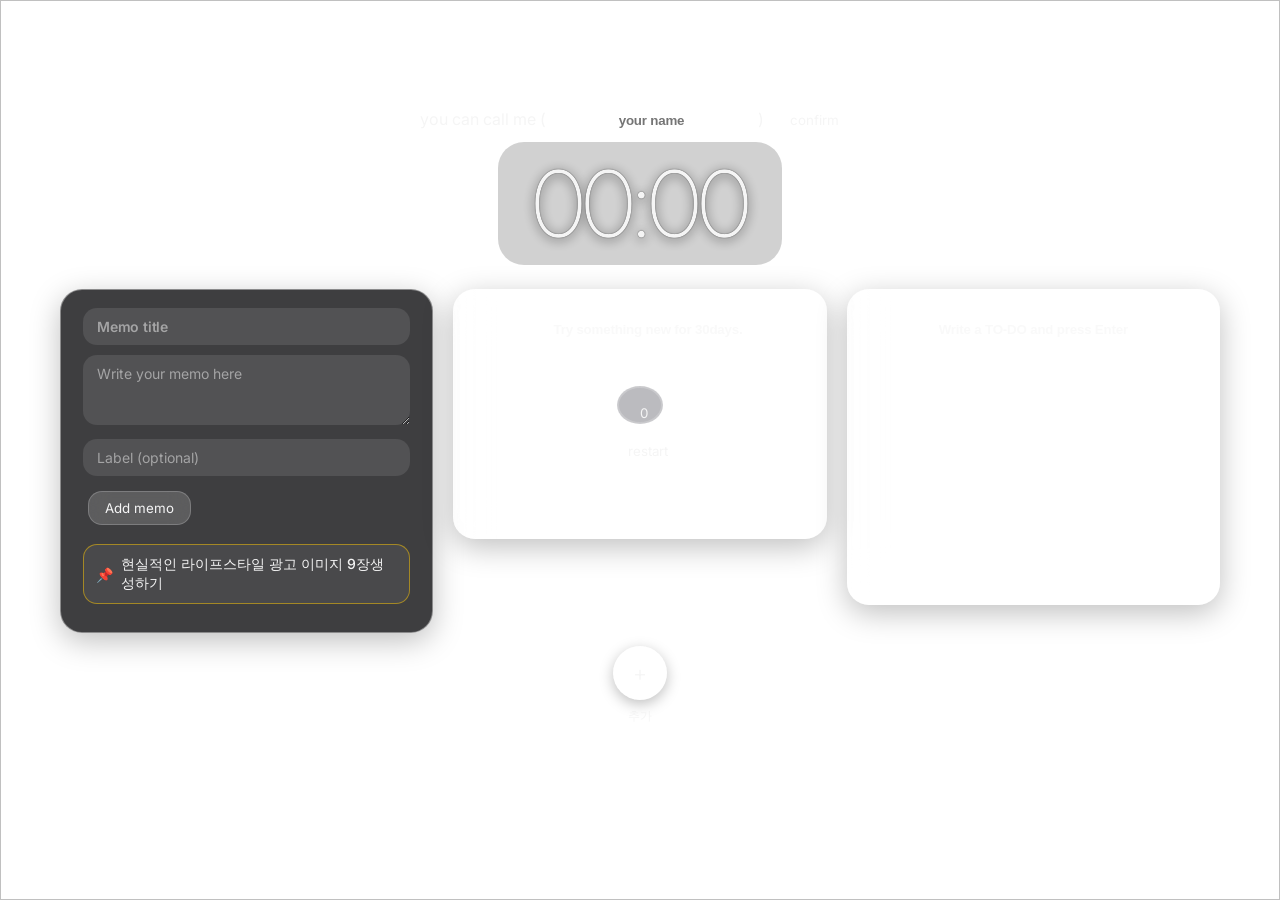
==== index.html @ bee14744 "Add pinnedMemos.js script to index.html" ====
<!DOCTYPE html>
<html lang="en">
<head>
    <meta charset="UTF-8">
    <meta name="viewport" content="width=device-width, initial-scale=1.0">
    <link rel="stylesheet" href="style.css" >
    <title>Document</title>
</head>
<body>
    <div id="quotes">
        <span></span>
        <span></span>
    </div>
    
    <form id="LoginForm" class="hidden" >
        <span>you can call me (</span>
        <input id="loginUsername" type="text" class="title" maxlength="15" required=true 
        placeholder="your name"/>
        <span>)</span>
        <button id ="loginButton" type="submit">confirm</button>
    </form>
    
    <h2 id="clock">00:00</h2>

    <div class="container">
        <div class="item" id="memoSection">
            <form id="MemoForm">
                <input type="text" id="memoTitleInput" class="title" required=true placeholder="Memo title"/>
                <textarea id="memoContentInput" required=true placeholder="Write your memo here"></textarea>
                <input type="text" id="memoLabelInput" list="memoLabelOptions" placeholder="Label (optional)"/>
                <datalist id="memoLabelOptions"></datalist>
                <button type="submit">Add memo</button>
            </form>
            <ul id="memoList"></ul>
        </div>
        <div class="item" id="challange">

            <form id=ChallangeForm>
                <input type="text" class="title" required=true placeholder="Try something new for 30days."/>
                <div><h2></h2> </div>
                <div><span></span></div>
            </form>
            <div id="checkBoard" class="container"></div>
            <span  id="guideMessage" class="hidden">You did!! complated!</span>
            <button id="reset">restart</button>
        </div>
        <div class="item">
            <form id=TodosForm>
                <input type="text" class="title" required=true placeholder="Write a TO-DO and press Enter"/>
            </form>

            <ul id=todos></ul>
        </div>
    </div>

    <footer id="favoritesFooter">
        <div id="favoritesBar">
            <button type="button" id="addFavoriteBtn" class="favorite-item favorite-add" title="사이트 추가">
                <span class="favorite-icon">+</span>
                <span class="favorite-label">추가</span>
            </button>
        </div>
        <form id="FavoriteForm" class="hidden">
            <input type="text" id="favoriteNameInput" class="title" maxlength="20" required=true placeholder="사이트 이름"/>
            <input type="text" id="favoriteUrlInput" required=true placeholder="https://example.com"/>
                <div class="favorite-form-actions">
                    <button type="submit">추가</button>
                    <button type="button" id="cancelFavoriteBtn">취소</button>
                </div>
        </form>
    </footer>


    <img id="randomBgs">



    <script src="greetings.js"></script>
    <script src="clock.js"></script>
    <script src="quotes.js"></script>
    <script src="backgrounds.js"></script>
    <script src="todos.js"></script>
    <script src="weather.js"></script>
    <script src="30dayChallange.js"></script>
    <script src="pinnedMemos.js"></script>
    <script src="memos.js"></script>
    <script src="favorites.js"></script>
    <script src="colors.js"></script>
</body>
</html>
---- style.css ----
@import url('https://fonts.googleapis.com/css2?family=Inter:wght@200;300;400;500;600;700&display=swap');

.hidden {
                display: none;
}
body {
                font-family: -apple-system, BlinkMacSystemFont, "SF Pro Display", "Inter", "Segoe UI", Roboto, Helvetica, Arial, sans-serif;
                color: whitesmoke;
                padding-top: 90px;
                text-align: center;
                -webkit-font-smoothing: antialiased;
}

.container {
                display: flex;
                flex-direction: column;
                align-items: center;
                gap: 16px;
                width: 100%;
                max-width: 340px;
                margin: 0 auto;
                box-sizing: border-box;
}
.item {
                width: 100%;
                max-width: 340px;
                margin: 0 auto 16px;
                padding: 18px 22px;
                box-sizing: border-box;
                background: rgba(255, 255, 255, 0.14);
                -webkit-backdrop-filter: blur(24px) saturate(160%);
                backdrop-filter: blur(24px) saturate(160%);
                border: 1px solid rgba(255, 255, 255, 0.25);
                border-radius: 22px;
                box-shadow: 0 8px 30px rgba(0, 0, 0, 0.25);
}

/* Tablet and up: lay out the top-level container as a grid */
@media (min-width: 700px) {
                body {
                                            padding-left: 24px;
                                            padding-right: 24px;
                }
                body > .container {
                                            display: grid;
                                            grid-template-columns: repeat(2, minmax(300px, 1fr));
                                            align-items: start;
                                            justify-items: stretch;
                                            max-width: 760px;
                                            gap: 20px;
                }
                body > .container > .item {
                                            width: 100%;
                                            max-width: none;
                                            margin: 0;
                }
}

/* Desktop/PC: give the grid a third column */
@media (min-width: 1080px) {
                body > .container {
                                            grid-template-columns: repeat(3, minmax(300px, 1fr));
                                            max-width: 1160px;
                }
}

#checkBoard.container {
                justify-items: stretch;
                grid-template-columns: 40px 1fr;
                gap: 0;
}
#checkBoard button{
                width :50px;
}

.title {
                border-bottom: none;
                font-weight: 600;
                letter-spacing: -0.2px;
}
#clock {
                margin-top: 0;
                margin-bottom: 24px;
                font-size: 92px;
                font-weight: 200;
                letter-spacing: -3px;
                display: inline-block;
                padding: 6px 34px;
                border-radius: 26px;
                background-color: rgba(0, 0, 0, 0.18);
                -webkit-backdrop-filter: blur(14px);
                backdrop-filter: blur(14px);
                text-shadow:
                                            0 2px 12px rgba(0, 0, 0, 0.55),
                                            0 0 1px rgba(0, 0, 0, 0.9);
}
#LoginForm input {
                width: 200px;
                height: 40px;
                border: 0px;
                color: whitesmoke;
                border-bottom: none;
                background: none;
                background-color: rgba(255, 255, 255, 0.14);
                -webkit-backdrop-filter: blur(14px);
                backdrop-filter: blur(14px);
                border-radius: 20px;
                text-align: center;
}

#TodosForm input {
                width: 100%;
                height: 42px;
                border: 0px;
                color: whitesmoke;
                border-bottom: none;
                background: none;
                background-color: rgba(255, 255, 255, 0.14);
                -webkit-backdrop-filter: blur(14px);
                backdrop-filter: blur(14px);
                border-radius: 20px;
                text-align: center;
                box-sizing: border-box;
}

#TodosForm input::placeholder {
                color: rgba(245, 245, 245, 0.6);
                font-style: normal;
}

#randomBgs {
                position: absolute;
                top: 0;
                left: 0;
                z-index: -1;
                width: 100%;
                height: 100vh;
                object-fit: cover;
}

#todos {
                height: 220px;
                margin: 16px auto 0;
                overflow: auto;
                padding-right: 6px;
}

#todos li {
                list-style: none;
                margin: 8px 0;
                padding: 10px 14px;
                text-align: left;
                border-radius: 14px;
                background-color: rgba(255, 255, 255, 0.1);
                -webkit-backdrop-filter: blur(10px);
                backdrop-filter: blur(10px);
                border: 1px solid rgba(255, 255, 255, 0.14);
}

#challange {
                height: 250px;
                overflow: auto;
                padding-right: 6px;
}
.complatedEffect {
                animation-duration: 4s; animation-name: rainbowLink; animation-iteration-count: infinite; }
    @keyframes rainbowLink {
                        0% { color: #ff2a2a; }
                        15% { color: #ff7a2a; }
                        30% { color: #ffc52a; }
                        45% { color: #43ff2a; }
                        60% { color: #2a89ff; }
                        75% { color: #202082; }
                        90% { color: #6b2aff; }
                        100% { color: #e82aff; }
    }
#ChallangeForm input::placeholder {
                color: rgba(245, 245, 245, 0.6);
                font-style: normal;
}
#ChallangeForm div:last-child{
                text-align: left;
                padding-left: 6px;
}
#ChallangeForm input {
                width: 100%;
                height: 42px;
                border: 0px;
                color: whitesmoke;
                border-bottom: none;
                background: none;
                background-color: rgba(255, 255, 255, 0.14);
                -webkit-backdrop-filter: blur(14px);
                backdrop-filter: blur(14px);
                border-radius: 20px;
                text-align: center;
                margin-bottom: 16px;
                box-sizing: border-box;
}
#checkBoard .item.progress {
                margin: 0 15px 5px 0;
                width: 28px;
                height: 28px;
                display: inline-block;
                border-radius: 100%;
                font-style: normal;
                color: whitesmoke;
                background: rgba(120, 120, 128, 0.5);
                box-shadow: inset 0 0 0 1px rgba(255, 255, 255, 0.2);
}
#checkBoard {
                text-align: left;
}
#checkBoard .item.complated {
                margin: 0 15px 0 0;
                width: 28px;
                height: 28px;
                display: inline-block;
                border-radius: 100%;
                font-style: normal;
                color: white;
                background: #0a84ff;
                box-shadow: 0 2px 8px rgba(10, 132, 255, 0.5);
}
button {
                margin: 5px;
                border: none;
                font-family: inherit;
                border-radius: 14px;
                padding: 8px 16px;
                color: whitesmoke;
                background: rgba(255, 255, 255, 0.16);
                -webkit-backdrop-filter: blur(10px);
                backdrop-filter: blur(10px);
                border: 1px solid rgba(255, 255, 255, 0.2);
                cursor: pointer;
                transition: background 0.2s ease;
}
button:hover {
                background: rgba(255, 255, 255, 0.28);
}

.img {
                display:inline-block;
                vertical-align:middle;
}
.face-smile {
                background-image: url( "icon/happy_face.png" );
                background-repeat: no-repeat;
                background-size: contain;
                width: 32px;
                height: 32px;
                cursor: pointer;
                background-color: #ffffff;
                background-color: rgba( 255, 255, 255, 0 );
}


li button {
                background-image: url(icon/delete_icon.png);
                background-repeat: no-repeat;
                background-size: contain;
                height: 16px;
                width: 16px;
                padding: 0;
                border: none;
                border-radius: 0;
                background-color: #ffffff;
                background-color: rgba( 255, 255, 255, 0 );


}

#memoSection {
                text-align: left;
                background: rgba(20, 20, 22, 0.82);
                -webkit-backdrop-filter: none;
                backdrop-filter: none;
                border: 1px solid rgba(255, 255, 255, 0.4);
}

#MemoForm input,
#MemoForm textarea {
                width: 100%;
                box-sizing: border-box;
                border: 0;
                border-radius: 14px;
                background-color: rgba(255, 255, 255, 0.1);
                color: whitesmoke;
                padding: 10px 14px;
                margin-bottom: 10px;
                font-family: inherit;
                font-size: 14px;
                text-align: left;
}

#MemoForm textarea {
                min-height: 70px;
                resize: vertical;
}

#MemoForm input::placeholder,
#MemoForm textarea::placeholder {
                color: rgba(245, 245, 245, 0.5);
                font-style: normal;
}

#memoList {
                list-style: none;
                margin: 14px 0 0;
                padding: 0;
                max-height: 280px;
                overflow-y: auto;
}

.memo {
                background: rgba(255, 255, 255, 0.06);
                border: 1px solid rgba(255, 255, 255, 0.18);
                border-radius: 14px;
                margin-bottom: 10px;
                overflow: hidden;
}

.memo-header {
                display: flex;
                align-items: center;
                gap: 8px;
                padding: 10px 12px;
                cursor: pointer;
}

.memo-label {
                cursor: default;
                font-size: 14px;
}

.memo-pin-icon {
                cursor: default;
                font-size: 14px;
}

.memo-pinned {
                border: 1px solid rgba(255, 200, 0, 0.5);
}

.memo-title {
                flex: 1;
                font-weight: 500;
                font-size: 14px;
                word-break: break-word;
}

#memoList li button.memo-delete {
                background-image: none;
                width: auto;
                height: auto;
                margin: 0;
                padding: 0 4px;
                border: none;
                background-color: rgba(255, 255, 255, 0);
                color: rgba(245, 245, 245, 0.55);
                font-size: 16px;
                line-height: 1;
                cursor: pointer;
}

.memo-body {
                padding: 0 12px 12px;
                display: flex;
                flex-direction: column;
                gap: 8px;
}

.memo-body.hidden {
                display: none;
}

.memo-content {
                white-space: pre-wrap;
                font-size: 13px;
                line-height: 1.5;
                color: rgba(245, 245, 245, 0.85);
}

#memoList li button.memo-copy {
                align-self: flex-end;
                background-image: none;
                width: auto;
                height: auto;
                background: rgba(255, 255, 255, 0.12);
                border: 1px solid rgba(255, 255, 255, 0.2);
                border-radius: 8px;
                padding: 4px 10px;
                font-size: 13px;
                margin: 0;
                cursor: pointer;
}

#favoritesFooter {
                width: 100%;
                max-width: 900px;
                margin: 8px auto 24px;
                padding: 0 16px;
                box-sizing: border-box;
}

#favoritesBar {
                display: flex;
                flex-wrap: wrap;
                justify-content: center;
                align-items: flex-start;
                gap: 18px;
                row-gap: 22px;
}

.favorite-item {
                position: relative;
                display: flex;
                flex-direction: column;
                align-items: center;
                width: 68px;
                text-decoration: none;
                background: none;
                border: none;
                padding: 0;
                cursor: pointer;
                font-family: inherit;
}

.favorite-icon {
                width: 52px;
                height: 52px;
                border-radius: 50%;
                background-color: rgba(255, 255, 255, 0.14);
                background-repeat: no-repeat;
                background-position: center;
                background-size: 26px 26px;
                -webkit-backdrop-filter: blur(14px);
                backdrop-filter: blur(14px);
                border: 1px solid rgba(255, 255, 255, 0.22);
                box-shadow: 0 4px 14px rgba(0, 0, 0, 0.25);
                display: flex;
                align-items: center;
                justify-content: center;
                color: whitesmoke;
                font-size: 18px;
                font-weight: 600;
}

.favorite-label {
                margin-top: 8px;
                max-width: 100%;
                font-size: 12px;
                color: rgba(245, 245, 245, 0.85);
                white-space: nowrap;
                overflow: hidden;
                text-overflow: ellipsis;
}

.favorite-delete {
                position: absolute;
                top: -4px;
                right: 4px;
                width: 20px;
                height: 20px;
                margin: 0;
                padding: 0;
                border-radius: 50%;
                border: 1px solid rgba(255, 255, 255, 0.3);
                background: rgba(0, 0, 0, 0.5);
                color: whitesmoke;
                font-size: 13px;
                line-height: 1;
                display: flex;
                align-items: center;
                justify-content: center;
                cursor: pointer;
                opacity: 0;
                transition: opacity 0.15s ease;
}

.favorite-item:hover .favorite-delete {
                opacity: 1;
}

.favorite-add .favorite-icon {
                background-color: rgba(255, 255, 255, 0.06);
                border: 1px dashed rgba(255, 255, 255, 0.4);
                font-size: 22px;
                font-weight: 300;
}

#FavoriteForm.hidden {
                        display: none;
}

#FavoriteForm {
                max-width: 280px;
                margin: 18px auto 0;
                display: flex;
                flex-direction: column;
}

#FavoriteForm input {
                width: 100%;
                height: 42px;
                border: 0px;
                color: whitesmoke;
                background: none;
                background-color: rgba(255, 255, 255, 0.14);
                -webkit-backdrop-filter: blur(14px);
                backdrop-filter: blur(14px);
                border-radius: 20px;
                text-align: center;
                margin-bottom: 10px;
                box-sizing: border-box;
}

#FavoriteForm input::placeholder {
                color: rgba(245, 245, 245, 0.6);
                font-style: normal;
}

.favorite-form-actions {
                display: flex;
                justify-content: center;
                gap: 8px;
}
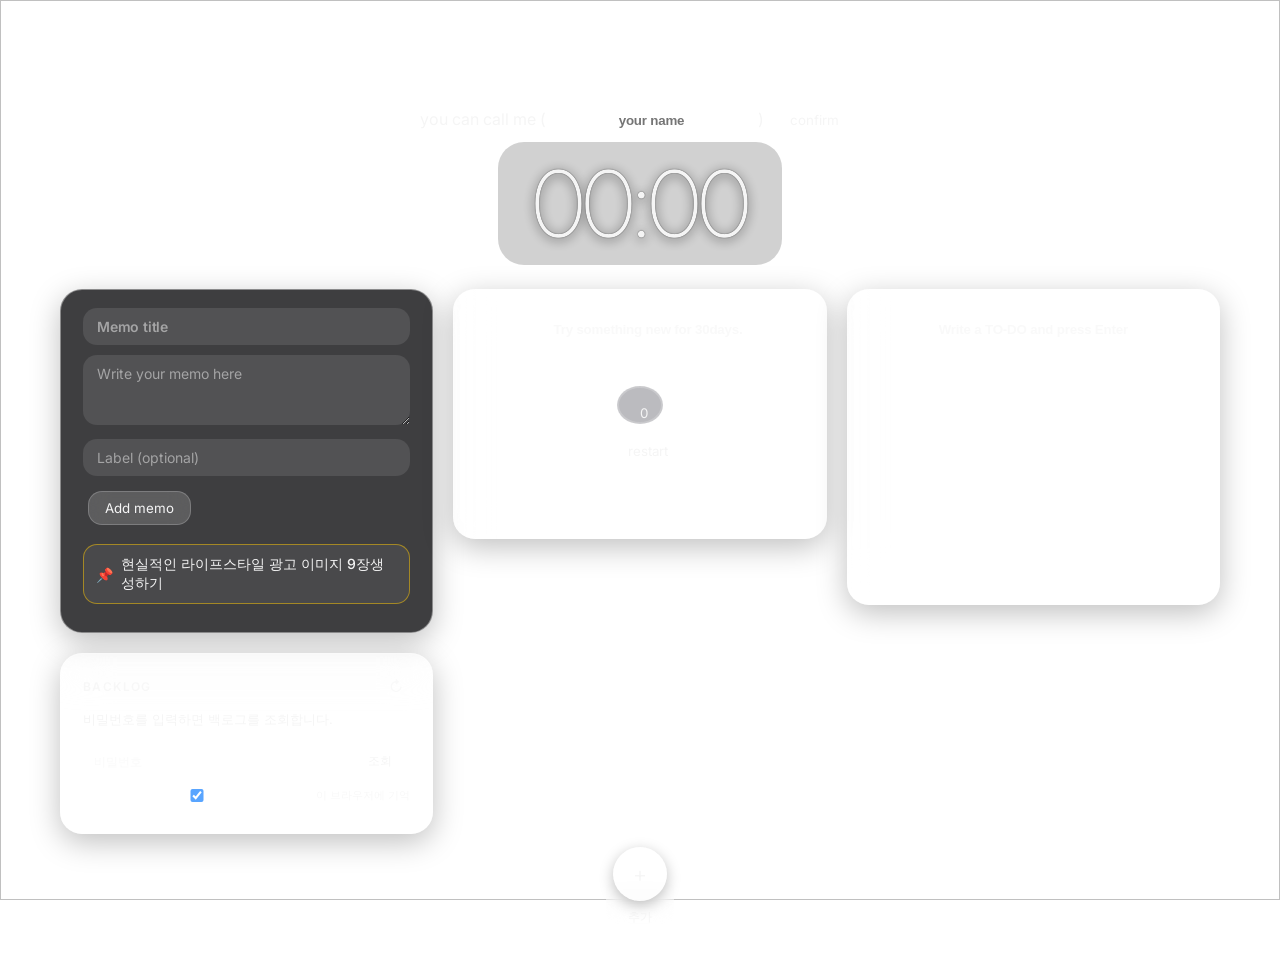
==== commit 7417ae8c: "feat: backlog widget — Mac mini 라이브 조회" ====
--- a/index.html
+++ b/index.html
@@ -51,6 +51,28 @@
 
             <ul id=todos></ul>
         </div>
+        <div class="item" id="backlogSection">
+            <div class="backlog-head">
+                <span class="title">BACKLOG</span>
+                <span class="backlog-actions">
+                    <button type="button" id="backlogDetailBtn" class="hidden">자세히</button>
+                    <button type="button" id="backlogRefreshBtn" title="다시 조회">↻</button>
+                    <button type="button" id="backlogLockBtn" class="hidden" title="잠금">🔒</button>
+                </span>
+            </div>
+            <div id="backlogSummary" class="backlog-summary">불러오는 중…</div>
+            <ul id="backlogProjects" class="backlog-projects"></ul>
+            <form id="BacklogUnlockForm" class="backlog-unlock">
+                <input type="password" id="backlogPasswordInput" placeholder="비밀번호"
+                       autocomplete="off" required=true/>
+                <button type="submit" id="backlogUnlockBtn">조회</button>
+                <label class="backlog-remember">
+                    <input type="checkbox" id="backlogRememberInput" checked/> 이 브라우저에 기억
+                </label>
+            </form>
+            <div id="backlogDetail"></div>
+            <div id="backlogMeta" class="backlog-meta"></div>
+        </div>
     </div>
 
     <footer id="favoritesFooter">
@@ -85,6 +107,7 @@
     <script src="pinnedMemos.js"></script>
     <script src="memos.js"></script>
     <script src="favorites.js"></script>
+    <script src="backlog.js"></script>
     <script src="colors.js"></script>
 </body>
 </html>
--- a/style.css
+++ b/style.css
@@ -526,3 +526,181 @@
                 justify-content: center;
                 gap: 8px;
 }
+
+/* ---------- Backlog widget ---------- */
+#backlogSection {
+                text-align: left;
+                font-size: 13px;
+}
+.backlog-head {
+                display: flex;
+                align-items: center;
+                justify-content: space-between;
+                margin-bottom: 10px;
+}
+.backlog-head .title {
+                font-size: 12px;
+                letter-spacing: 1.4px;
+                opacity: 0.75;
+}
+#backlogRefreshBtn {
+                background: none;
+                border: none;
+                color: whitesmoke;
+                opacity: 0.6;
+                cursor: pointer;
+                font-size: 15px;
+                padding: 0 2px;
+}
+#backlogRefreshBtn:hover { opacity: 1; }
+
+.backlog-summary {
+                display: flex;
+                flex-wrap: wrap;
+                gap: 6px;
+                margin-bottom: 12px;
+}
+.backlog-chip {
+                padding: 2px 9px;
+                border-radius: 999px;
+                background: rgba(255, 255, 255, 0.16);
+                font-size: 12px;
+                font-variant-numeric: tabular-nums;
+}
+.backlog-chip.total { background: rgba(255, 255, 255, 0.08); opacity: 0.8; }
+
+.backlog-projects { list-style: none; padding: 0; margin: 0; }
+.backlog-project { margin-bottom: 11px; }
+.backlog-project-head {
+                display: flex;
+                justify-content: space-between;
+                align-items: baseline;
+                gap: 8px;
+}
+.backlog-project-name {
+                font-weight: 500;
+                overflow: hidden;
+                text-overflow: ellipsis;
+                white-space: nowrap;
+}
+.backlog-project-count {
+                font-variant-numeric: tabular-nums;
+                opacity: 0.65;
+                font-size: 12px;
+}
+.backlog-bar {
+                display: flex;
+                height: 4px;
+                border-radius: 3px;
+                overflow: hidden;
+                margin: 4px 0 3px;
+                background: rgba(255, 255, 255, 0.1);
+}
+.backlog-bar .seg { display: block; }
+.backlog-bar .seg.red { background: #ff6b6b; }
+.backlog-bar .seg.yellow { background: #ffd166; }
+.backlog-bar .seg.green { background: #7bdcb5; }
+
+.backlog-project-meta {
+                display: flex;
+                flex-wrap: wrap;
+                gap: 8px;
+                font-size: 11px;
+                opacity: 0.7;
+                font-variant-numeric: tabular-nums;
+}
+.backlog-project-meta .stale-high { color: #ff8f8f; opacity: 1; font-weight: 600; }
+.backlog-project-meta .stale-mid { color: #ffd166; opacity: 1; }
+.backlog-project-meta .dirty { color: #9fd0ff; }
+
+.backlog-unlock {
+                display: flex;
+                gap: 6px;
+                margin-top: 12px;
+}
+.backlog-unlock input {
+                flex: 1;
+                min-width: 0;
+                background: rgba(255, 255, 255, 0.12);
+                border: 1px solid rgba(255, 255, 255, 0.22);
+                border-radius: 10px;
+                padding: 6px 10px;
+                color: whitesmoke;
+                font-size: 12px;
+}
+.backlog-unlock input::placeholder { color: rgba(245, 245, 245, 0.5); }
+.backlog-unlock button {
+                border-radius: 10px;
+                padding: 6px 12px;
+                font-size: 12px;
+                cursor: pointer;
+}
+
+.backlog-auto-toggle {
+                margin: 12px 0 6px;
+                background: none;
+                border: none;
+                color: whitesmoke;
+                opacity: 0.55;
+                font-size: 11px;
+                cursor: pointer;
+                padding: 0;
+                text-decoration: underline;
+}
+.backlog-items { list-style: none; padding: 0; margin: 0; }
+.backlog-item {
+                display: flex;
+                gap: 7px;
+                padding: 7px 0;
+                border-top: 1px solid rgba(255, 255, 255, 0.12);
+}
+.backlog-item.auto { display: none; }
+.backlog-items.show-auto .backlog-item.auto { display: flex; }
+.backlog-item-prio { flex: none; font-size: 11px; line-height: 1.5; }
+.backlog-item-body { display: flex; flex-direction: column; gap: 2px; min-width: 0; }
+.backlog-item-title { font-size: 12px; line-height: 1.45; }
+.backlog-item-meta {
+                font-size: 10.5px;
+                opacity: 0.6;
+                font-variant-numeric: tabular-nums;
+}
+.backlog-item-meta .stale-high { color: #ff8f8f; opacity: 1; }
+.backlog-item-meta .stale-mid { color: #ffd166; opacity: 1; }
+
+.backlog-meta {
+                margin-top: 12px;
+                font-size: 10.5px;
+                opacity: 0.5;
+                font-variant-numeric: tabular-nums;
+}
+
+/* backlog widget — 라이브 조회 모드 추가분 */
+.backlog-actions { display: flex; align-items: center; gap: 6px; }
+.backlog-actions button {
+                background: none;
+                border: none;
+                color: whitesmoke;
+                opacity: 0.6;
+                cursor: pointer;
+                font-size: 12px;
+                padding: 0 2px;
+}
+.backlog-actions button:hover { opacity: 1; }
+#backlogDetailBtn {
+                border: 1px solid rgba(255, 255, 255, 0.3);
+                border-radius: 8px;
+                padding: 2px 8px;
+                font-size: 11px;
+                opacity: 0.8;
+}
+.backlog-unlock { flex-wrap: wrap; }
+.backlog-remember {
+                flex-basis: 100%;
+                font-size: 11px;
+                opacity: 0.65;
+                display: flex;
+                align-items: center;
+                gap: 5px;
+                cursor: pointer;
+}
+.backlog-remember input { width: auto; margin: 0; }
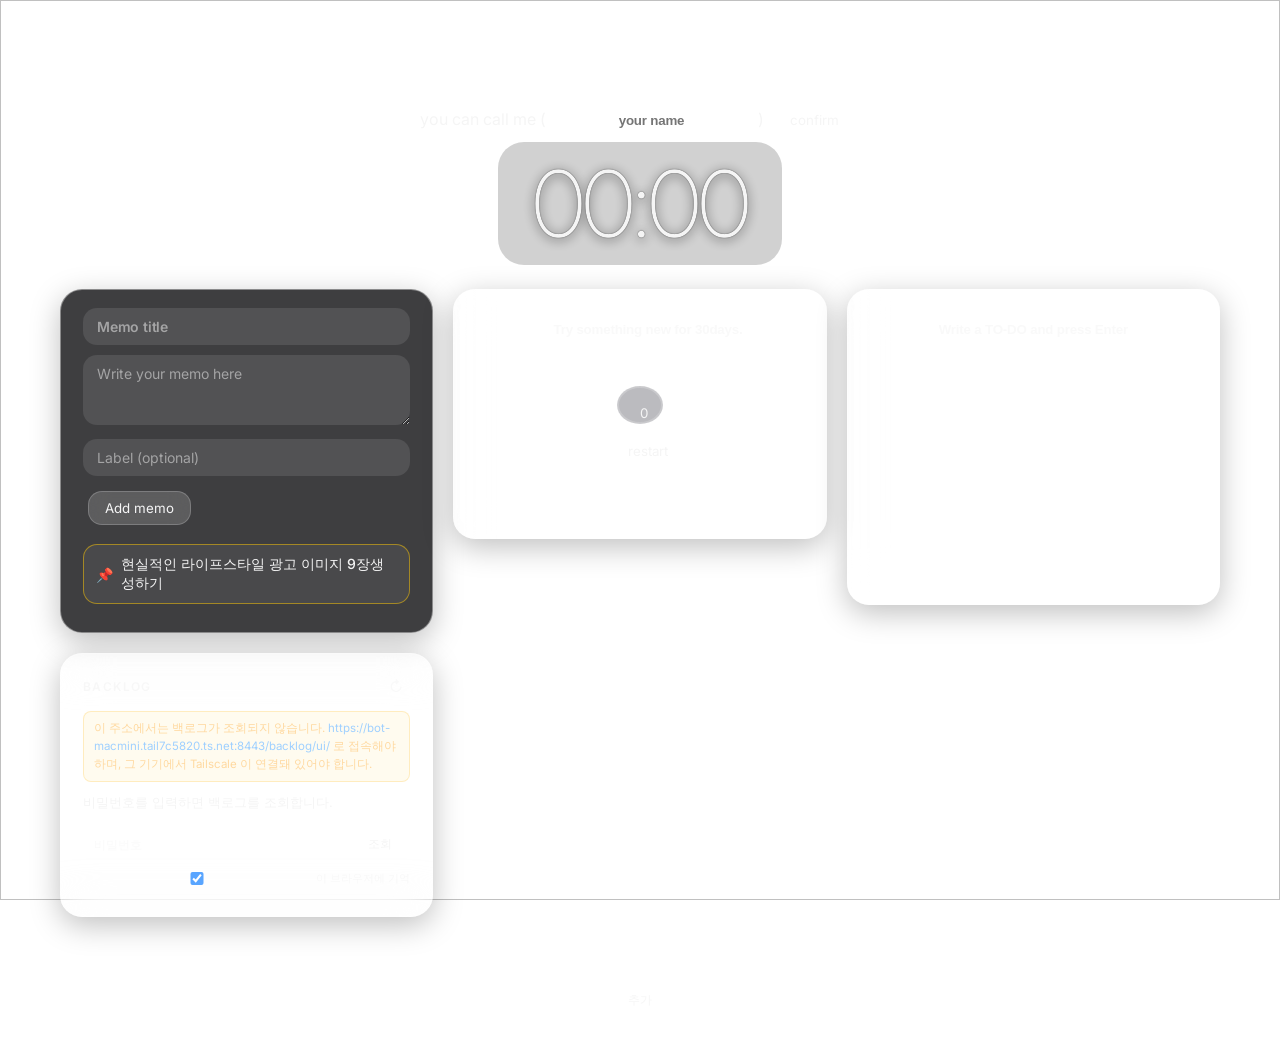
==== commit dbfe9d43: "backlog: 잘못된 주소로 열면 접속 안내를 먼저 띄운다 github.io 주소에서는 Chrome 이 사설망 요청을 막아 백로그가 조회되지 않는다. 지금까지는 조회를 시도해 실" ====
--- a/index.html
+++ b/index.html
@@ -60,6 +60,7 @@
                     <button type="button" id="backlogLockBtn" class="hidden" title="잠금">🔒</button>
                 </span>
             </div>
+            <div id="backlogOrigin" class="backlog-origin hidden"></div>
             <div id="backlogSummary" class="backlog-summary">불러오는 중…</div>
             <ul id="backlogProjects" class="backlog-projects"></ul>
             <form id="BacklogUnlockForm" class="backlog-unlock">
@@ -107,7 +108,7 @@
     <script src="pinnedMemos.js"></script>
     <script src="memos.js"></script>
     <script src="favorites.js"></script>
-    <script src="backlog.js"></script>
+    <script src="backlog.js?v=2026-08-18f"></script>
     <script src="colors.js"></script>
 </body>
 </html>
--- a/style.css
+++ b/style.css
@@ -554,6 +554,24 @@
 }
 #backlogRefreshBtn:hover { opacity: 1; }
 
+/* 잘못된 주소(공개 origin)에서 열었을 때만 뜨는 안내. tailnet 주소에서는 숨는다. */
+.backlog-origin {
+                margin-bottom: 12px;
+                padding: 8px 10px;
+                border-radius: 8px;
+                border: 1px solid rgba(255, 209, 102, 0.35);
+                background: rgba(255, 209, 102, 0.10);
+                font-size: 11.5px;
+                line-height: 1.55;
+                color: #ffd9a0;
+}
+.backlog-origin a {
+                color: #9fd0ff;
+                text-decoration: none;
+                word-break: break-all;
+}
+.backlog-origin a:hover { text-decoration: underline; }
+
 .backlog-summary {
                 display: flex;
                 flex-wrap: wrap;
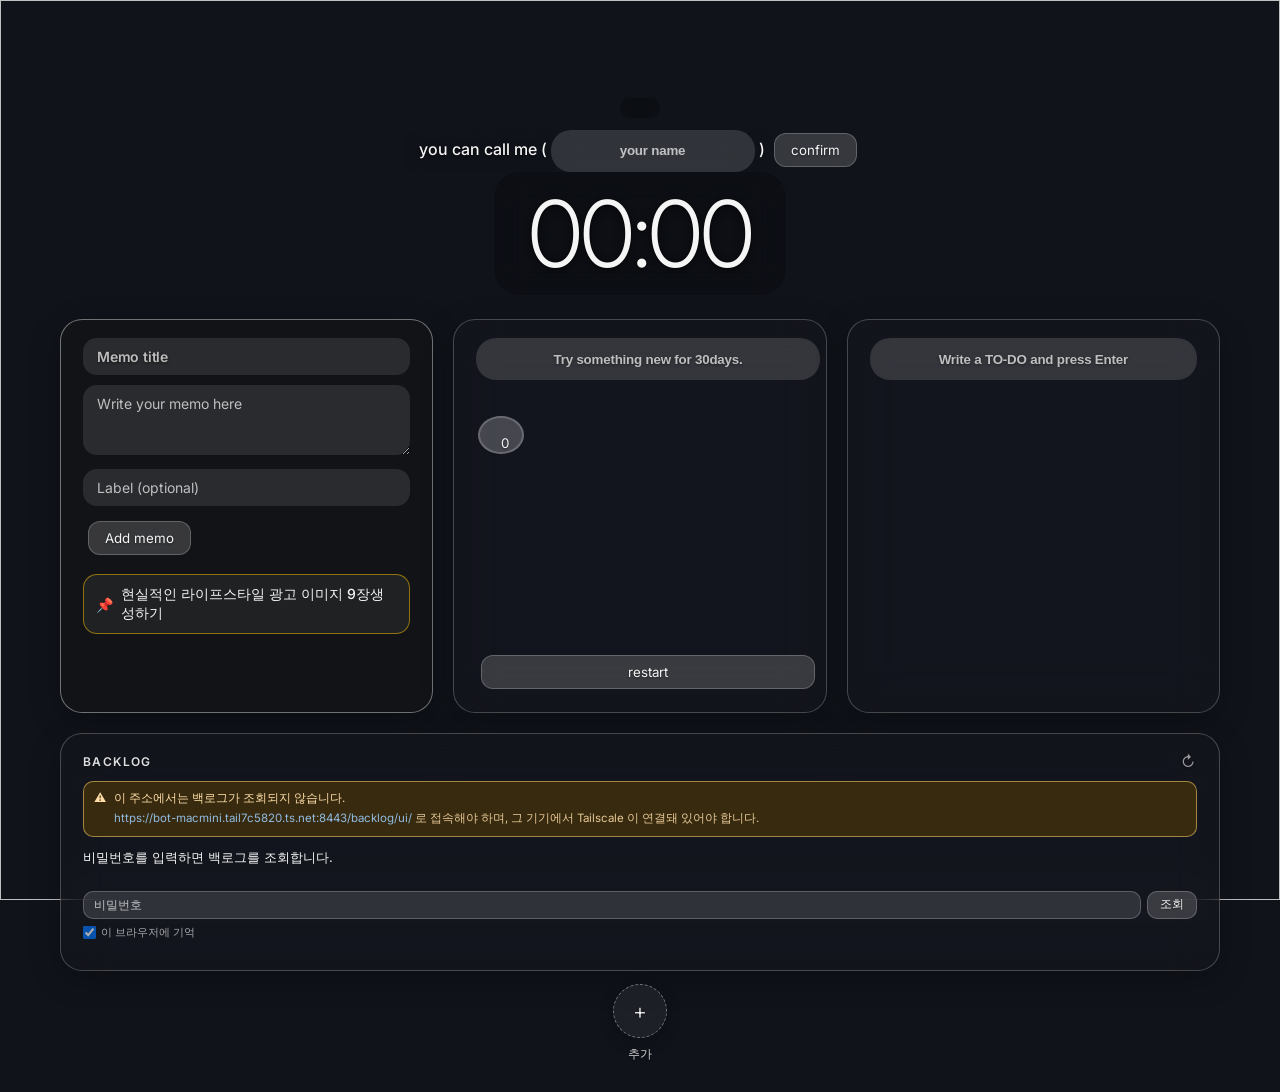
==== commit 12be4173: "대시보드 가독성·정렬·버튼 체계 정비 1. 가독성    - 명언/호칭 텍스트에 그림자 + 시계와 같은 유리 알약 배경(밝은 하늘      사진에서 그림자만으로는 부족했다 — 스크린" ====
--- a/index.html
+++ b/index.html
@@ -60,7 +60,8 @@
                     <button type="button" id="backlogLockBtn" class="hidden" title="잠금">🔒</button>
                 </span>
             </div>
-            <div id="backlogOrigin" class="backlog-origin hidden"></div>
+            <div id="backlogOrigin" class="backlog-notice warn hidden"></div>
+            <div id="backlogNotice" class="backlog-notice hidden"></div>
             <div id="backlogSummary" class="backlog-summary">불러오는 중…</div>
             <ul id="backlogProjects" class="backlog-projects"></ul>
             <form id="BacklogUnlockForm" class="backlog-unlock">
@@ -108,7 +109,7 @@
     <script src="pinnedMemos.js"></script>
     <script src="memos.js"></script>
     <script src="favorites.js"></script>
-    <script src="backlog.js?v=2026-08-18f"></script>
+    <script src="backlog.js?v=2026-08-18g"></script>
     <script src="colors.js"></script>
 </body>
 </html>
--- a/style.css
+++ b/style.css
@@ -1,7 +1,7 @@
 @import url('https://fonts.googleapis.com/css2?family=Inter:wght@200;300;400;500;600;700&display=swap');
 
 .hidden {
-                display: none;
+                display: none !important;
 }
 body {
                 font-family: -apple-system, BlinkMacSystemFont, "SF Pro Display", "Inter", "Segoe UI", Roboto, Helvetica, Arial, sans-serif;
@@ -82,7 +82,7 @@
                 margin-top: 0;
                 margin-bottom: 24px;
                 font-size: 92px;
-                font-weight: 200;
+                font-weight: 300;
                 letter-spacing: -3px;
                 display: inline-block;
                 padding: 6px 34px;
@@ -91,7 +91,8 @@
                 -webkit-backdrop-filter: blur(14px);
                 backdrop-filter: blur(14px);
                 text-shadow:
-                                            0 2px 12px rgba(0, 0, 0, 0.55),
+                                            0 2px 14px rgba(0, 0, 0, 0.7),
+                                            0 1px 3px rgba(0, 0, 0, 0.55),
                                             0 0 1px rgba(0, 0, 0, 0.9);
 }
 #LoginForm input {
@@ -124,7 +125,7 @@
 }
 
 #TodosForm input::placeholder {
-                color: rgba(245, 245, 245, 0.6);
+                color: rgba(255, 255, 255, 0.7);
                 font-style: normal;
 }
 
@@ -158,8 +159,7 @@
 }
 
 #challange {
-                height: 250px;
-                overflow: auto;
+                min-height: 250px;
                 padding-right: 6px;
 }
 .complatedEffect {
@@ -175,7 +175,7 @@
                         100% { color: #e82aff; }
     }
 #ChallangeForm input::placeholder {
-                color: rgba(245, 245, 245, 0.6);
+                color: rgba(255, 255, 255, 0.7);
                 font-style: normal;
 }
 #ChallangeForm div:last-child{
@@ -301,7 +301,7 @@
 
 #MemoForm input::placeholder,
 #MemoForm textarea::placeholder {
-                color: rgba(245, 245, 245, 0.5);
+                color: rgba(255, 255, 255, 0.7);
                 font-style: normal;
 }
 
@@ -517,7 +517,7 @@
 }
 
 #FavoriteForm input::placeholder {
-                color: rgba(245, 245, 245, 0.6);
+                color: rgba(255, 255, 255, 0.7);
                 font-style: normal;
 }
 
@@ -553,24 +553,6 @@
                 padding: 0 2px;
 }
 #backlogRefreshBtn:hover { opacity: 1; }
-
-/* 잘못된 주소(공개 origin)에서 열었을 때만 뜨는 안내. tailnet 주소에서는 숨는다. */
-.backlog-origin {
-                margin-bottom: 12px;
-                padding: 8px 10px;
-                border-radius: 8px;
-                border: 1px solid rgba(255, 209, 102, 0.35);
-                background: rgba(255, 209, 102, 0.10);
-                font-size: 11.5px;
-                line-height: 1.55;
-                color: #ffd9a0;
-}
-.backlog-origin a {
-                color: #9fd0ff;
-                text-decoration: none;
-                word-break: break-all;
-}
-.backlog-origin a:hover { text-decoration: underline; }
 
 .backlog-summary {
                 display: flex;
@@ -646,7 +628,7 @@
                 color: whitesmoke;
                 font-size: 12px;
 }
-.backlog-unlock input::placeholder { color: rgba(245, 245, 245, 0.5); }
+.backlog-unlock input::placeholder { color: rgba(255, 255, 255, 0.7); }
 .backlog-unlock button {
                 border-radius: 10px;
                 padding: 6px 12px;
@@ -722,3 +704,279 @@
                 cursor: pointer;
 }
 .backlog-remember input { width: auto; margin: 0; }
+
+/* ============================================================
+   가독성 · 정렬 · 버튼 체계 정비 (2026-08-18)
+   위 규칙들을 덮어쓰는 정정분이라 파일 끝에 모아 둔다.
+   ============================================================ */
+
+:root {
+                --btn-radius: 12px;
+                --btn-radius-sm: 10px;
+                --btn-pad: 8px 16px;
+                --btn-pad-sm: 5px 12px;
+                --btn-bg: rgba(255, 255, 255, 0.16);
+                --btn-bg-hover: rgba(255, 255, 255, 0.3);
+                --btn-border: 1px solid rgba(255, 255, 255, 0.22);
+                --ease: cubic-bezier(0.22, 0.61, 0.36, 1);
+                /* 밝은 배경 위 텍스트 가독선 */
+                --text-shadow-soft: 0 1px 3px rgba(0, 0, 0, 0.5), 0 0 12px rgba(0, 0, 0, 0.35);
+}
+
+/* ---------- 1. 배경 대비 ---------- */
+/* 배경 사진이 밝아지면 명언·호칭이 하늘색에 묻힌다. 오버레이 대신
+   텍스트 자체에 그림자를 줘서 배경 사진의 밝기는 유지한다. */
+#quotes {
+                text-shadow: var(--text-shadow-soft);
+                font-weight: 400;
+}
+#quotes span:first-child { font-size: 17px; letter-spacing: -0.2px; }
+#quotes span:last-child { display: block; margin-top: 4px; font-size: 13px; opacity: 0.85; }
+
+#LoginForm span,
+#greeting {
+                text-shadow: var(--text-shadow-soft);
+                font-weight: 500;
+}
+#LoginForm input { text-shadow: none; }
+
+/* ---------- 2. 카드 정렬 ---------- */
+/* 카드 상단선을 맞추고(같은 행끼리 stretch) 기본 높이를 공유한다.
+   내부 리스트가 남는 높이를 먹고 스크롤하도록 .item 을 flex 컬럼으로 만든다. */
+.item {
+                display: flex;
+                flex-direction: column;
+                min-width: 0;
+}
+@media (min-width: 700px) {
+                body > .container {
+                                            align-items: stretch;
+                }
+                body > .container > .item {
+                                            min-height: 380px;
+                                            max-height: 640px;
+                }
+                /* BACKLOG 는 메모 카드에 매달린 모양이 아니라
+                   대시보드 하단을 가로지르는 푸터형 카드로 뺀다. */
+                body > .container > #backlogSection {
+                                            grid-column: 1 / -1;
+                                            min-height: 0;
+                }
+}
+
+/* 푸터형이 되면 폭이 남으므로 프로젝트를 여러 열로 흘린다. */
+@media (min-width: 700px) {
+                .backlog-projects {
+                                            display: grid;
+                                            grid-template-columns: repeat(auto-fill, minmax(210px, 1fr));
+                                            gap: 4px 20px;
+                }
+                .backlog-project { margin-bottom: 4px; }
+}
+
+/* ---------- 3. 리스트 넘침 방지 ---------- */
+/* 카드 높이를 공유하니 리스트가 남는 공간을 먹고 그 안에서만 스크롤한다. */
+.item { max-height: 70vh; }
+#backlogSection { max-height: none; }   /* 푸터 카드는 폭이 넓어 세로로 안 길어진다 */
+#todos,
+#memoList {
+                flex: 1 1 auto;
+                min-height: 120px;
+                overflow-y: auto;
+}
+/* 30days 체크판도 카드 상한 안에서만 스크롤한다(넘치면 카드 밖으로 샌다). */
+#checkBoard {
+                flex: 1 1 auto;
+                min-height: 0;
+                overflow-y: auto;
+}
+/* 자세히 목록은 60건 넘게 나올 수 있다 — 푸터 카드 안에서만 스크롤. */
+#backlogDetail {
+                max-height: 420px;
+                overflow-y: auto;
+}
+#todos { height: auto; }
+#memoList { max-height: none; }
+#todos li { word-break: break-word; }
+#todos li span { min-width: 0; overflow-wrap: anywhere; }
+.memo-title { overflow-wrap: anywhere; }
+.memo-content {
+                max-height: 220px;
+                overflow-y: auto;
+                overflow-wrap: anywhere;
+}
+#challange { overflow: hidden; }
+
+/* 스크롤바가 유리 카드 위에서 튀지 않게 */
+#todos, #memoList, .memo-content, #backlogDetail {
+                scrollbar-width: thin;
+                scrollbar-color: rgba(255, 255, 255, 0.28) transparent;
+}
+
+/* ---------- 4. 버튼 체계 통일 ---------- */
+button {
+                border-radius: var(--btn-radius);
+                padding: var(--btn-pad);
+                background: var(--btn-bg);
+                border: var(--btn-border);
+                transition: background 0.2s var(--ease),
+                                        transform 0.12s var(--ease),
+                                        box-shadow 0.2s var(--ease),
+                                        opacity 0.2s var(--ease);
+}
+button:hover {
+                background: var(--btn-bg-hover);
+                transform: translateY(-1px);
+                box-shadow: 0 4px 14px rgba(0, 0, 0, 0.28);
+}
+button:active { transform: translateY(0) scale(0.97); }
+button:focus-visible {
+                outline: 2px solid rgba(159, 208, 255, 0.9);
+                outline-offset: 2px;
+}
+
+/* 작은 보조 버튼(자세히 / 복사 / 조회)도 같은 곡률·여백 계열을 쓴다. */
+#backlogDetailBtn,
+.backlog-unlock button,
+#memoList li button.memo-copy {
+                border-radius: var(--btn-radius-sm);
+                padding: var(--btn-pad-sm);
+                font-size: 11.5px;
+}
+
+/* 아이콘 버튼은 배경이 아니라 밝기·크기로 반응한다(배경을 주면 아이콘이 뭉갠다). */
+li button,
+.backlog-actions button:not(#backlogDetailBtn),
+#backlogRefreshBtn,
+.favorite-delete {
+                transition: opacity 0.15s var(--ease), transform 0.12s var(--ease);
+}
+li button:hover,
+.backlog-actions button:not(#backlogDetailBtn):hover,
+#backlogRefreshBtn:hover {
+                background-color: rgba(255, 255, 255, 0);
+                box-shadow: none;
+                opacity: 1;
+                transform: scale(1.12);
+}
+.favorite-item:hover .favorite-icon {
+                background-color: rgba(255, 255, 255, 0.26);
+                transform: translateY(-2px);
+}
+.favorite-icon { transition: background-color 0.2s var(--ease), transform 0.12s var(--ease); }
+.favorite-item:hover .favorite-delete { transform: none; }
+
+/* ---------- 5. 경고 / 안내 배지 ---------- */
+/* 서버 오류·주소 안내는 일반 콘텐츠와 섞이면 안 된다. 색으로 층을 나눈다.
+   warn = 사람이 조치하면 되는 것, error = 지금 조회가 실패한 것. */
+.backlog-notice {
+                display: flex;
+                gap: 8px;
+                align-items: flex-start;
+                margin-bottom: 12px;
+                padding: 8px 10px;
+                border-radius: 10px;
+                font-size: 11.5px;
+                line-height: 1.55;
+}
+.backlog-notice::before {
+                content: "⚠";
+                flex: none;
+                font-size: 12px;
+                line-height: 1.4;
+}
+.backlog-notice.warn {
+                border: 1px solid rgba(255, 209, 102, 0.35);
+                background: rgba(255, 209, 102, 0.1);
+                color: #ffd9a0;
+}
+.backlog-notice.error {
+                border: 1px solid rgba(255, 107, 107, 0.4);
+                background: rgba(255, 107, 107, 0.12);
+                color: #ffb3b3;
+}
+.backlog-notice a { color: #9fd0ff; text-decoration: none; word-break: break-all; }
+.backlog-notice a:hover { text-decoration: underline; }
+.backlog-notice .notice-sub { display: block; opacity: 0.75; margin-top: 2px; }
+
+/* ---------- 6. 카드 위 텍스트 대비 (스크린샷 검증 후 정정) ---------- */
+/* 흰 반투명 카드가 밝은 하늘/구름 위에 오면 흰 글씨가 그대로 묻힌다.
+   유리 질감은 유지하되 스크림을 흰색 → 어두운 쪽으로 뒤집는다. */
+.item {
+                background: rgba(26, 26, 30, 0.46);
+                border: 1px solid rgba(255, 255, 255, 0.22);
+}
+.item .title,
+.backlog-head .title {
+                text-shadow: 0 1px 3px rgba(0, 0, 0, 0.45);
+}
+.backlog-head .title { opacity: 0.9; }
+
+/* 경고 배지는 카드 안에서도 한 겹 더 진하게 깔아 색이 배경에 안 섞이게 한다. */
+.backlog-notice.warn {
+                background: rgba(70, 52, 12, 0.72);
+                border-color: rgba(255, 209, 102, 0.55);
+                color: #ffdca8;
+}
+.backlog-notice.error {
+                background: rgba(74, 24, 24, 0.72);
+                border-color: rgba(255, 107, 107, 0.55);
+                color: #ffc2c2;
+}
+.backlog-notice .notice-sub { opacity: 0.88; }
+
+/* 행 안에서 gap 을 쓰는 버튼 그룹은 기본 margin(5px)을 지운다 —
+   gap 과 겹쳐 간격이 두 배가 되고, 세로로도 입력창과 높이가 안 맞았다. */
+.backlog-unlock button,
+.backlog-actions button,
+.favorite-form-actions button { margin: 0; }
+
+/* ---------- 7. 실측 스크린샷에서 드러난 정정 ---------- */
+/* 밝고 복잡한 배경 사진(가을 단풍 등) 위에서는 얇은 그림자로 부족했다. */
+#quotes,
+#LoginForm span,
+#greeting {
+                text-shadow: 0 1px 2px rgba(0, 0, 0, 0.85),
+                                        0 0 16px rgba(0, 0, 0, 0.7);
+}
+
+/* 30days 체크판이 세로 한 줄로 쌓여 카드를 길게 만들었다(#checkBoard 가
+   .container 의 flex-column 을 그대로 물려받고 있었다). 줄바꿈되는 행으로 편다. */
+#checkBoard.container {
+                display: flex;
+                flex-direction: row;
+                flex-wrap: wrap;
+                align-content: flex-start;
+                justify-content: flex-start;
+                gap: 8px;
+}
+#checkBoard .item.progress,
+#checkBoard .item.complated { margin: 0; }
+
+/* '이 브라우저에 기억' 체크박스가 .backlog-unlock input 의 flex:1 을 물려받아
+   푸터 폭만큼 늘어나 라벨을 오른쪽 끝까지 밀어냈다. */
+.backlog-remember input { flex: none; }
+
+/* 밝은 하늘 배경에서는 그림자만으로 부족했다 — 시계와 같은 유리 알약을 깔아
+   같은 디자인 언어로 대비를 확보한다. */
+#quotes {
+                /* inline-block 으로 두면 시계(h2, inline-block)와 같은 줄에 붙는다. */
+                display: block;
+                width: fit-content;
+                margin: 0 auto 10px;
+                max-width: min(92%, 900px);
+                padding: 8px 20px;
+                border-radius: 18px;
+                background-color: rgba(0, 0, 0, 0.22);
+                -webkit-backdrop-filter: blur(12px);
+                backdrop-filter: blur(12px);
+}
+
+/* 카드 밖(배경 사진 위)에 바로 놓이는 버튼·입력은 라벨도 배경에 묻힌다. */
+button { text-shadow: 0 1px 2px rgba(0, 0, 0, 0.45); }
+#LoginForm input::placeholder { color: rgba(255, 255, 255, 0.7); }
+
+/* 배경 사진이 absolute + height:100vh 라 첫 화면 아래로 스크롤하면 흰 바닥이 드러난다.
+   푸터 카드가 생기며 페이지가 길어져 더 잘 보인다 — 뷰포트에 고정한다. */
+#randomBgs { position: fixed; }
+body { background-color: #10131a; }
